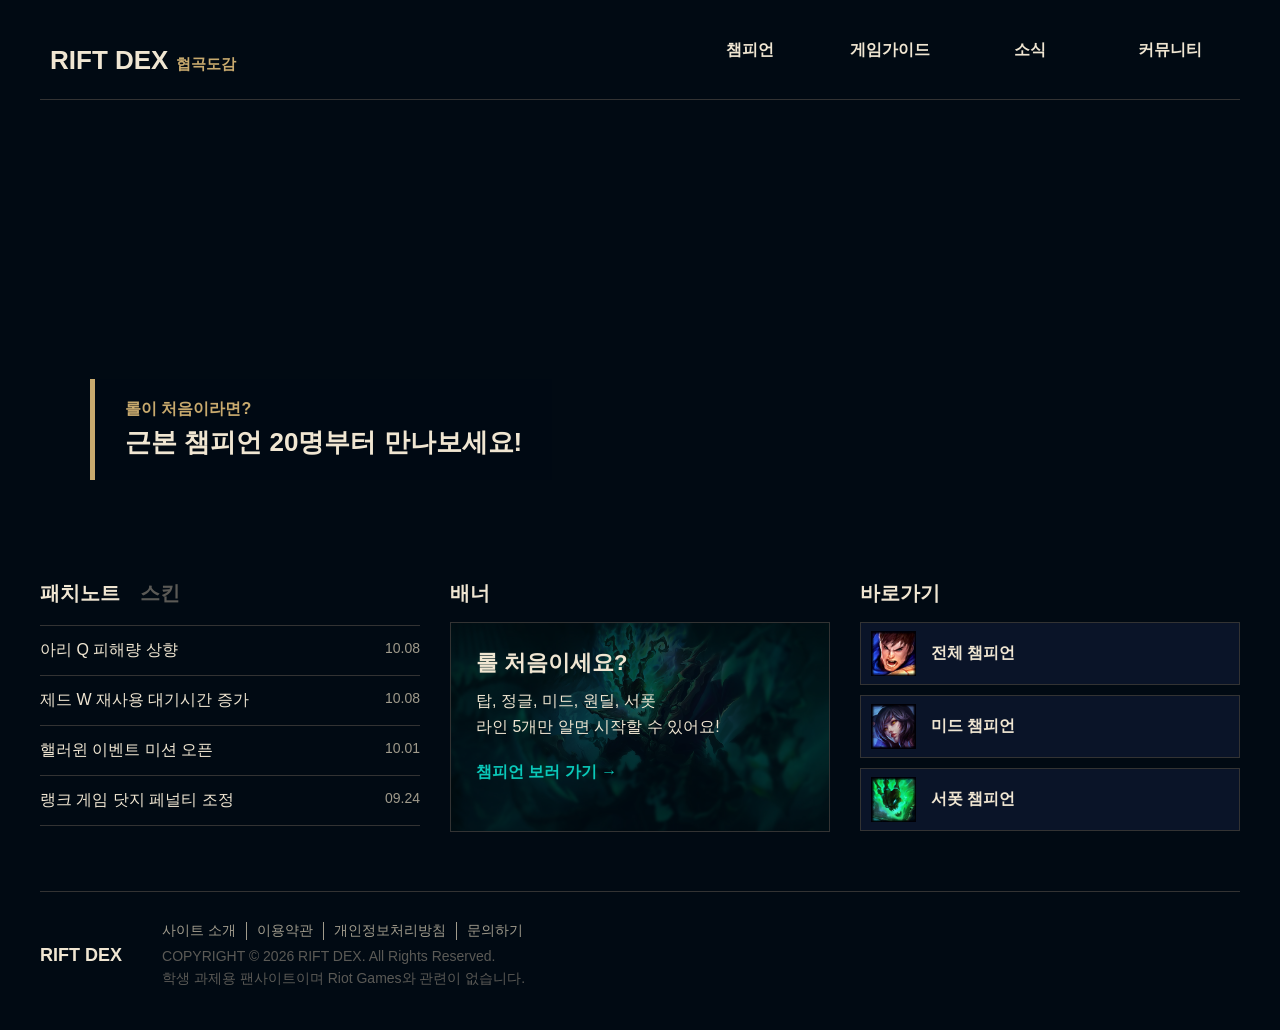
==== easy/index.html @ 4170fc92 "협곡도감 기존버전(original) + 쉬운버전(easy) - original: 기존 협곡도감 RIFT DEX 그대로 복사 - easy: 푸드페스티벌 구조로 다운그레이드, 라인별 " ====
<!DOCTYPE html>
<html lang="ko">
<head>
    <meta charset="UTF-8">
    <meta name="viewport" content="width=device-width, initial-scale=1.0">
    <title>협곡도감</title>
    <link rel="stylesheet" href="css/style.css">
    <script src="js/jquery-1.12.3.js" defer></script>
    <script src="js/script.js" defer></script>
</head>
<body>
    <div class="wrap">
        <div class="inner">
            <header id="header">
                <h1>
                    <a href="index.html">RIFT DEX <span>협곡도감</span></a>
                </h1>
                <nav id="nav">
                    <ul>
                        <li>
                            <a href="champion.html">챔피언</a>
                            <ul class="sub">
                                <li><a href="champion.html#top">탑</a></li>
                                <li><a href="champion.html#jungle">정글</a></li>
                                <li><a href="champion.html#mid">미드</a></li>
                                <li><a href="champion.html#adc">원딜</a></li>
                                <li><a href="champion.html#sup">서폿</a></li>
                            </ul>
                        </li>
                        <li>
                            <a href="#">게임가이드</a>
                            <ul class="sub">
                                <li><a href="#">라인 설명</a></li>
                                <li><a href="#">용어 사전</a></li>
                                <li><a href="#">초보 팁</a></li>
                            </ul>
                        </li>
                        <li>
                            <a href="#">소식</a>
                            <ul class="sub">
                                <li><a href="#">패치노트</a></li>
                                <li><a href="#">스킨</a></li>
                                <li><a href="#">이벤트</a></li>
                            </ul>
                        </li>
                        <li>
                            <a href="#">커뮤니티</a>
                            <ul class="sub">
                                <li><a href="#">공지사항</a></li>
                                <li><a href="#">자유게시판</a></li>
                                <li><a href="#">문의하기</a></li>
                            </ul>
                        </li>
                    </ul>
                </nav>
                <div class="menuBg"></div>
            </header>
            <section id="slide" class="slide">
                <ul>
                    <li class="s1">
                        <a href="champion.html">
                            <h2>
                                <span>롤이 처음이라면?</span> 근본 챔피언 20명부터 만나보세요!
                            </h2>
                        </a>
                    </li>
                    <li class="s2">
                        <a href="champion.html#adc">
                            <h2>
                                <span>원딜이 하고 싶다면?</span> 징크스, 애쉬, 이즈리얼, 케이틀린!
                            </h2>
                        </a>
                    </li>
                    <li class="s3">
                        <a href="champion.html#sup">
                            <h2>
                                <span>팀을 지켜주는 서포터!</span> 레오나, 쓰레쉬, 소나, 블리츠크랭크!
                            </h2>
                        </a>
                    </li>
                </ul>
            </section>
            <div class="contents">
                <article class="tab">
                    <ul class="tabmenu">
                        <li class="on">
                            <h2><a href="#">패치노트</a></h2>
                            <div class="notice tabcon">
                                <ul>
                                    <li>
                                        <a href="#" class="pop"
                                            data-label="밸런스 · 2026.10.08"
                                            data-title="아리 Q 피해량 상향"
                                            data-img="img/splash/ahri.jpg"
                                            data-text="현혹의 구슬(Q)의 기본 피해량이 조금 올라갑니다.<br>미니언을 더 빨리 잡을 수 있게 돼요.">
                                            <p>아리 Q 피해량 상향</p>
                                            <span>10.08</span>
                                        </a>
                                    </li>
                                    <li>
                                        <a href="#" class="pop"
                                            data-label="밸런스 · 2026.10.08"
                                            data-title="제드 W 재사용 대기시간 증가"
                                            data-img="img/splash/zed.jpg"
                                            data-text="살아있는 그림자(W)를 다시 쓰기까지 시간이 늘어납니다.<br>초반 라인전이 조금 약해져요.">
                                            <p>제드 W 재사용 대기시간 증가</p>
                                            <span>10.08</span>
                                        </a>
                                    </li>
                                    <li>
                                        <a href="#" class="pop"
                                            data-label="이벤트 · 2026.10.01"
                                            data-title="핼러윈 이벤트 미션 오픈"
                                            data-img="img/splash/amumu.jpg"
                                            data-text="10월 한 달 동안 미션을 깨면 한정 아이콘을 받을 수 있어요.">
                                            <p>핼러윈 이벤트 미션 오픈</p>
                                            <span>10.01</span>
                                        </a>
                                    </li>
                                    <li>
                                        <a href="#" class="pop"
                                            data-label="시스템 · 2026.09.24"
                                            data-title="랭크 게임 닷지 페널티 조정"
                                            data-img="img/splash/caitlyn.jpg"
                                            data-text="챔피언 선택 중에 나가면 받는 페널티가 바뀝니다.<br>여러 번 나가면 기다리는 시간이 더 길어져요.">
                                            <p>랭크 게임 닷지 페널티 조정</p>
                                            <span>09.24</span>
                                        </a>
                                    </li>
                                </ul>
                            </div>
                        </li>
                        <li>
                            <h2><a href="#">스킨</a></h2>
                            <div class="gall tabcon">
                                <ul>
                                    <li>
                                        <a href="#" class="pop"
                                            data-label="SKIN"
                                            data-title="K/DA 아리"
                                            data-img="img/skin/kda_ahri.jpg"
                                            data-text="무대 위의 구미호. K/DA의 리더 아리입니다.">
                                            <img src="img/skin/kda_ahri.jpg" alt="K/DA 아리">
                                        </a>
                                    </li>
                                    <li>
                                        <a href="#" class="pop"
                                            data-label="SKIN"
                                            data-title="별 수호자 징크스"
                                            data-img="img/skin/star_jinx.jpg"
                                            data-text="말괄량이가 별 수호자가 되면 이렇게 됩니다.">
                                            <img src="img/skin/star_jinx.jpg" alt="별 수호자 징크스">
                                        </a>
                                    </li>
                                    <li>
                                        <a href="#" class="pop"
                                            data-label="SKIN"
                                            data-title="프로젝트: 제드"
                                            data-img="img/skin/project_zed.jpg"
                                            data-text="그림자의 주인, 이번엔 사이버펑크 버전.">
                                            <img src="img/skin/project_zed.jpg" alt="프로젝트: 제드">
                                        </a>
                                    </li>
                                </ul>
                            </div>
                        </li>
                    </ul>
                </article>
                <article class="banner">
                    <h2>배너</h2>
                    <a href="champion.html">
                        <div>
                            <h3>롤 처음이세요?</h3>
                            <p>
                                탑, 정글, 미드, 원딜, 서폿<br>
                                라인 5개만 알면 시작할 수 있어요!
                            </p>
                            <p class="txt">챔피언 보러 가기 →</p>
                        </div>
                    </a>
                </article>
                <article class="go">
                    <h2>바로가기</h2>
                    <ul>
                        <li>
                            <a href="champion.html">
                                <p><img src="img/icon/garen.png" alt="가렌"></p>
                                <span>전체 챔피언</span>
                            </a>
                        </li>
                        <li>
                            <a href="champion.html#mid">
                                <p><img src="img/icon/ahri.png" alt="아리"></p>
                                <span>미드 챔피언</span>
                            </a>
                        </li>
                        <li>
                            <a href="champion.html#sup">
                                <p><img src="img/icon/thresh.png" alt="쓰레쉬"></p>
                                <span>서폿 챔피언</span>
                            </a>
                        </li>
                    </ul>
                </article>
            </div>
            <footer id="footer">
                <p class="flogo">RIFT DEX</p>
                <div>
                    <ul class="fmenu">
                        <li><a href="#">사이트 소개</a></li>
                        <li><a href="#">이용약관</a></li>
                        <li><a href="#">개인정보처리방침</a></li>
                        <li><a href="#">문의하기</a></li>
                    </ul>
                    <p class="fcopy">
                        COPYRIGHT &copy; 2026 RIFT DEX. All Rights Reserved.<br>
                        학생 과제용 팬사이트이며 Riot Games와 관련이 없습니다.
                    </p>
                </div>
            </footer>
        </div>
        <div id="popup" class="popup">
            <div class="popcon">
                <p class="img">
                    <img src="" alt="">
                </p>
                <div class="text">
                    <p class="label"></p>
                    <h2></h2>
                    <p class="desc"></p>
                </div>
                <div class="close">
                    <button>✕</button>
                </div>
            </div>
        </div>
    </div><!--//wrap-->
</body>
</html>
---- easy/css/style.css ----
@charset "utf-8";

/* =========================
   색상 메모 (롤 느낌)
   배경 #010a13 / 패널 #0a1428 / 골드 #c8aa6e
   밝은 글씨 #f0e6d2 / 기본 글씨 #a09b8c
========================= */

/* =========================
   reset
========================= */
* {
    margin: 0;
    padding: 0;
    box-sizing: border-box;
}

li {
    list-style: none;
}

a {
    text-decoration: none;
    color: inherit;
}

img {
    max-width: 100%;
    vertical-align: top;
}

button {
    cursor: pointer;
    border: 0;
    font: inherit;
}

/* =========================
   layout
========================= */
body {
    background: #010a13;
    color: #a09b8c;
    font-family: "Malgun Gothic", sans-serif;
}

.wrap {
    position: relative;
}

.inner {
    width: 1200px;
    margin: auto;
}

/* =========================
   header
========================= */
header {
    position: relative;
    height: 100px;
    padding-top: 40px;
    padding-left: 10px;
    border-bottom: 1px solid #333;
}

header h1 a {
    color: #f0e6d2;
    font-size: 26px;
}

header h1 span {
    color: #c8aa6e;
    font-size: 15px;
}

/* nav */
nav {
    position: absolute;
    top: 30px;
    right: 0;
    z-index: 10;
}

nav > ul {
    display: flex;
}

nav > ul > li > a {
    display: block;
    width: 140px;
    padding: 10px;
    color: #f0e6d2;
    font-weight: bold;
    text-align: center;
}

nav > ul > li:hover > a {
    background: #c8aa6e;
    color: #010a13;
}

/* sub menu */
.sub {
    display: none;
    padding-top: 30px;
}

.sub li a {
    display: block;
    padding: 5px;
    color: #f0e6d2;
    font-size: 14px;
    text-align: center;
}

.sub li a:hover {
    color: #c8aa6e;
}

/* menu background */
.menuBg {
    display: none;
    position: absolute;
    top: 100px;
    left: 0;
    z-index: 5;
    width: 100%;
    height: 170px;
    background: rgba(0, 0, 0, 0.9);
}

/* =========================
   slide
========================= */
.slide {
    height: 400px;
    margin-top: 30px;
    overflow: hidden;
}

.slide ul {
    display: flex;
    width: 3600px;
    height: 400px;
}

.slide ul li {
    position: relative;
    width: 1200px;
    height: 400px;
}

.slide ul li a {
    display: block;
    width: 100%;
    height: 100%;
}

.slide ul li.s1 {
    background: url(../img/s1.jpg) no-repeat center 20% / cover;
}

.slide ul li.s2 {
    background: url(../img/s2.jpg) no-repeat center 30% / cover;
}

.slide ul li.s3 {
    background: url(../img/s3.jpg) no-repeat center 25% / cover;
}

.slide ul li h2 {
    position: absolute;
    left: 50px;
    bottom: 50px;
    padding: 20px 30px;
    background: rgba(1, 10, 19, 0.85);
    border-left: 5px solid #c8aa6e;
    color: #f0e6d2;
    font-size: 26px;
}

.slide ul li h2 span {
    display: block;
    margin-bottom: 5px;
    color: #c8aa6e;
    font-size: 16px;
}

/* =========================
   contents
========================= */
.contents {
    display: flex;
    gap: 30px;
    margin: 50px 0;
}

.contents article {
    width: 380px;
}

.contents h2 {
    color: #f0e6d2;
    font-size: 20px;
}

/* =========================
   tab
========================= */
.tab {
    position: relative;
    height: 260px;
}

.tabmenu {
    display: flex;
    gap: 20px;
}

.tabmenu > li > h2 > a {
    color: #5b5a56;
}

.tabmenu > li.on > h2 > a {
    color: #f0e6d2;
}

.tabcon {
    position: absolute;
    top: 45px;
    left: 0;
    width: 100%;
}

/* notice (패치노트) */
.notice ul {
    border-top: 1px solid #333;
}

.notice ul li {
    border-bottom: 1px solid #333;
}

.notice ul li a {
    display: block;
    position: relative;
    padding: 14px 0;
}

.notice ul li p {
    width: 300px;
    color: #f0e6d2;
    white-space: nowrap;
    overflow: hidden;
    text-overflow: ellipsis;
}

.notice ul li a:hover p {
    color: #c8aa6e;
}

.notice ul li span {
    position: absolute;
    top: 14px;
    right: 0;
    font-size: 14px;
}

/* gallery (스킨) */
.gall {
    display: none;
}

.gall ul {
    display: flex;
    gap: 10px;
}

.gall ul li img {
    width: 120px;
    height: 200px;
    object-fit: cover;
    border: 1px solid #333;
}

.gall ul li a:hover img {
    border-color: #c8aa6e;
}

/* =========================
   banner
========================= */
.banner h2 {
    margin-bottom: 15px;
}

.banner a {
    display: block;
    height: 210px;
    background: url(../img/splash/thresh.jpg) center 30% / cover;
    border: 1px solid #333;
}

.banner a:hover {
    border-color: #c8aa6e;
}

.banner div {
    height: 100%;
    padding: 25px;
    background: rgba(1, 10, 19, 0.7);
}

.banner div h3 {
    margin-bottom: 10px;
    color: #f0e6d2;
    font-size: 22px;
}

.banner p {
    color: #f0e6d2;
    line-height: 1.6;
}

.banner .txt {
    margin-top: 20px;
    color: #0ac8b9;
    font-weight: bold;
}

/* =========================
   go (바로가기)
========================= */
.go h2 {
    margin-bottom: 15px;
}

.go ul li {
    margin-bottom: 10px;
}

.go ul li a {
    display: flex;
    align-items: center;
    gap: 15px;
    height: 63px;
    padding: 0 10px;
    background: #0a1428;
    border: 1px solid #333;
}

.go ul li a:hover {
    border-color: #c8aa6e;
}

.go ul li p {
    width: 45px;
    height: 45px;
}

.go ul li span {
    color: #f0e6d2;
    font-weight: bold;
}

/* =========================
   footer
========================= */
footer {
    display: flex;
    align-items: center;
    gap: 40px;
    padding: 30px 0 40px;
    border-top: 1px solid #333;
    font-size: 14px;
}

.flogo {
    color: #f0e6d2;
    font-size: 18px;
    font-weight: bold;
}

.fmenu {
    display: flex;
    gap: 10px;
    margin-bottom: 5px;
}

.fmenu li {
    padding-right: 10px;
    border-right: 1px solid #a09b8c;
}

.fmenu li:last-child {
    border: none;
}

.fcopy {
    color: #5b5a56;
    line-height: 1.6;
}

/* =========================
   popup
========================= */
.popup {
    display: none;
    position: fixed;
    top: 0;
    left: 0;
    z-index: 100;
    width: 100%;
    height: 100%;
    background: rgba(0, 0, 0, 0.8);
}

.popcon {
    position: absolute;
    top: 50%;
    left: 50%;
    transform: translate(-50%, -50%);
    width: 640px;
    background: #0a1428;
    border: 1px solid #c8aa6e;
}

.popcon .img img {
    width: 100%;
    height: 300px;
    object-fit: cover;
}

.popcon .text {
    padding: 25px 30px 30px;
}

.popcon .label {
    margin-bottom: 5px;
    color: #c8aa6e;
    font-size: 14px;
}

.popcon h2 {
    color: #f0e6d2;
    font-size: 24px;
}

.popcon .desc {
    margin-top: 10px;
    line-height: 1.6;
}

.popcon .close button {
    position: absolute;
    top: 10px;
    right: 10px;
    width: 36px;
    height: 36px;
    background: rgba(0, 0, 0, 0.7);
    border: 1px solid #c8aa6e;
    color: #f0e6d2;
    font-size: 16px;
}

/* =========================
   champion 페이지
========================= */
.title {
    padding: 50px 0 20px;
}

.title h2 {
    margin-bottom: 10px;
    color: #f0e6d2;
    font-size: 32px;
}

/* 라인 버튼 */
.lane {
    display: flex;
    gap: 10px;
}

.lane button {
    padding: 8px 25px;
    background: #0a1428;
    border: 1px solid #333;
    color: #a09b8c;
}

.lane button:hover,
.lane button.on {
    background: #c8aa6e;
    color: #010a13;
    font-weight: bold;
}

/* 챔피언 카드 (한 줄에 4개 = 라인 하나) */
.champ ul {
    display: flex;
    flex-wrap: wrap;
    gap: 20px;
    margin: 30px 0 60px;
}

.champ ul li {
    width: 285px;
}

.champ ul li a {
    display: block;
    padding: 25px 10px;
    background: #0a1428;
    border: 1px solid #333;
    text-align: center;
}

.champ ul li a:hover {
    border-color: #c8aa6e;
}

.champ ul li img {
    width: 90px;
    height: 90px;
    border: 2px solid #c8aa6e;
    border-radius: 50%;
}

.champ ul li strong {
    display: block;
    margin-top: 12px;
    color: #f0e6d2;
    font-size: 20px;
}

.champ ul li em {
    display: block;
    margin-top: 4px;
    font-style: normal;
    font-size: 14px;
}

.champ ul li span {
    display: inline-block;
    margin-top: 10px;
    padding: 2px 10px;
    border: 1px solid #785a28;
    color: #c8aa6e;
    font-size: 13px;
}
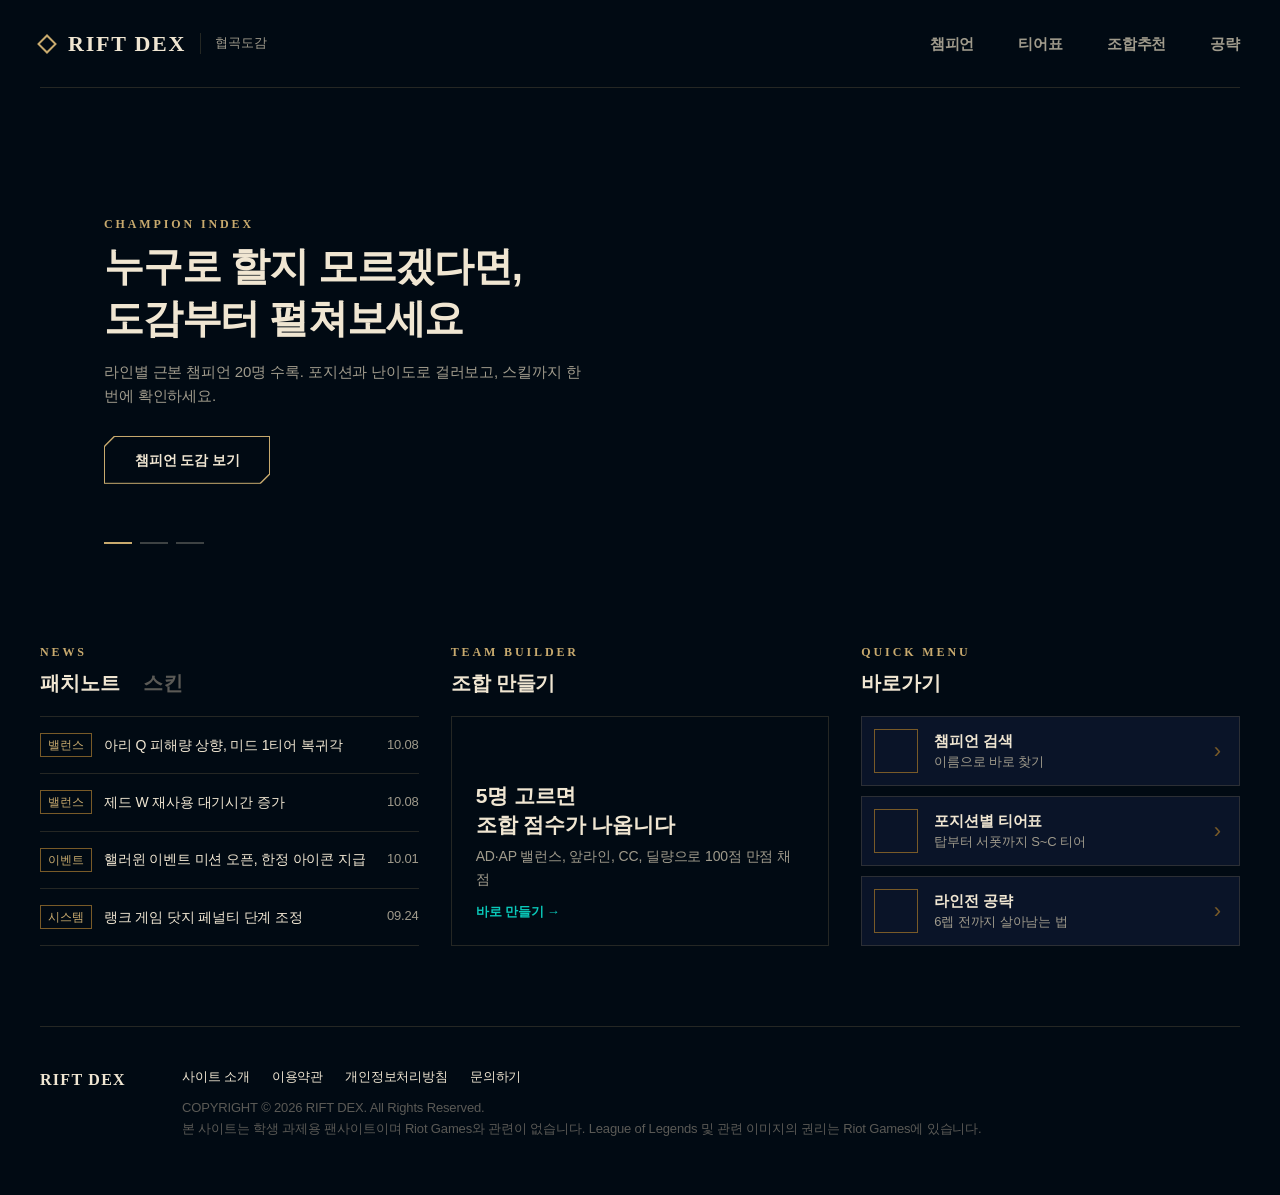
==== commit 65ae144b: "easy: 기존 협곡도감에서 챔피언만 20명으로 줄인 버전으로 교체 - 이전 easy(푸드페스티벌 구조로 새로 만든 버전) 삭제, original 복사본에서 다시 시작 - data" ====
--- a/easy/index.html
+++ b/easy/index.html
@@ -3,85 +3,70 @@
 <head>
     <meta charset="UTF-8">
     <meta name="viewport" content="width=device-width, initial-scale=1.0">
-    <title>협곡도감</title>
+    <title>협곡도감 RIFT DEX</title>
+    <link rel="icon" href="img/favicon.svg">
+    <link rel="stylesheet" href="https://cdn.jsdelivr.net/gh/orioncactus/pretendard@v1.3.9/dist/web/static/pretendard.min.css">
+    <link rel="stylesheet" href="https://fonts.googleapis.com/css2?family=Cinzel:wght@600;700&display=swap">
     <link rel="stylesheet" href="css/style.css">
     <script src="js/jquery-1.12.3.js" defer></script>
-    <script src="js/script.js" defer></script>
+    <script src="js/main.js" defer></script>
 </head>
 <body>
     <div class="wrap">
         <div class="inner">
             <header id="header">
                 <h1>
-                    <a href="index.html">RIFT DEX <span>협곡도감</span></a>
+                    <a href="index.html">
+                        <span class="mark"></span>
+                        <span class="logo">RIFT DEX</span>
+                        <em>협곡도감</em>
+                    </a>
                 </h1>
                 <nav id="nav">
                     <ul>
-                        <li>
-                            <a href="champion.html">챔피언</a>
-                            <ul class="sub">
-                                <li><a href="champion.html#top">탑</a></li>
-                                <li><a href="champion.html#jungle">정글</a></li>
-                                <li><a href="champion.html#mid">미드</a></li>
-                                <li><a href="champion.html#adc">원딜</a></li>
-                                <li><a href="champion.html#sup">서폿</a></li>
-                            </ul>
-                        </li>
-                        <li>
-                            <a href="#">게임가이드</a>
-                            <ul class="sub">
-                                <li><a href="#">라인 설명</a></li>
-                                <li><a href="#">용어 사전</a></li>
-                                <li><a href="#">초보 팁</a></li>
-                            </ul>
-                        </li>
-                        <li>
-                            <a href="#">소식</a>
-                            <ul class="sub">
-                                <li><a href="#">패치노트</a></li>
-                                <li><a href="#">스킨</a></li>
-                                <li><a href="#">이벤트</a></li>
-                            </ul>
-                        </li>
-                        <li>
-                            <a href="#">커뮤니티</a>
-                            <ul class="sub">
-                                <li><a href="#">공지사항</a></li>
-                                <li><a href="#">자유게시판</a></li>
-                                <li><a href="#">문의하기</a></li>
-                            </ul>
-                        </li>
+                        <li><a href="champion.html">챔피언</a></li>
+                        <li><a href="tier.html">티어표</a></li>
+                        <li><a href="team.html">조합추천</a></li>
+                        <li><a href="guide.html">공략</a></li>
                     </ul>
                 </nav>
-                <div class="menuBg"></div>
             </header>
             <section id="slide" class="slide">
                 <ul>
                     <li class="s1">
-                        <a href="champion.html">
-                            <h2>
-                                <span>롤이 처음이라면?</span> 근본 챔피언 20명부터 만나보세요!
-                            </h2>
-                        </a>
+                        <div class="txt">
+                            <p class="label">CHAMPION INDEX</p>
+                            <h2>누구로 할지 모르겠다면,<br>도감부터 펼쳐보세요</h2>
+                            <p class="desc">라인별 근본 챔피언 20명 수록. 포지션과 난이도로 걸러보고, 스킬까지 한 번에 확인하세요.</p>
+                            <a href="champion.html" class="btn"><span>챔피언 도감 보기</span></a>
+                        </div>
                     </li>
                     <li class="s2">
-                        <a href="champion.html#adc">
-                            <h2>
-                                <span>원딜이 하고 싶다면?</span> 징크스, 애쉬, 이즈리얼, 케이틀린!
-                            </h2>
-                        </a>
+                        <div class="txt">
+                            <p class="label">TIER LIST</p>
+                            <h2>지금 협곡에서<br>제일 잘 나가는 챔피언</h2>
+                            <p class="desc">탑부터 서폿까지, 포지션별 S~C 티어를 한눈에.</p>
+                            <a href="tier.html" class="btn"><span>티어표 보기</span></a>
+                        </div>
                     </li>
                     <li class="s3">
-                        <a href="champion.html#sup">
-                            <h2>
-                                <span>팀을 지켜주는 서포터!</span> 레오나, 쓰레쉬, 소나, 블리츠크랭크!
-                            </h2>
-                        </a>
+                        <div class="txt">
+                            <p class="label">TEAM BUILDER</p>
+                            <h2>우리 팀 조합,<br>몇 점짜리일까?</h2>
+                            <p class="desc">포지션마다 한 명씩 고르면 AD·AP 밸런스, 앞라인, CC까지 계산해 드려요.</p>
+                            <a href="team.html" class="btn"><span>조합 만들기</span></a>
+                        </div>
                     </li>
                 </ul>
+                <ol class="pager">
+                    <li class="on"></li>
+                    <li></li>
+                    <li></li>
+                </ol>
             </section>
             <div class="contents">
                 <article class="tab">
+                    <p class="label">NEWS</p>
                     <ul class="tabmenu">
                         <li class="on">
                             <h2><a href="#">패치노트</a></h2>
@@ -90,41 +75,45 @@
                                     <li>
                                         <a href="#" class="pop"
                                             data-label="밸런스 · 2026.10.08"
-                                            data-title="아리 Q 피해량 상향"
-                                            data-img="img/splash/ahri.jpg"
-                                            data-text="현혹의 구슬(Q)의 기본 피해량이 조금 올라갑니다.<br>미니언을 더 빨리 잡을 수 있게 돼요.">
-                                            <p>아리 Q 피해량 상향</p>
-                                            <span>10.08</span>
+                                            data-title="아리 Q 피해량 상향, 미드 1티어 복귀각"
+                                            data-img="https://raw.communitydragon.org/latest/plugins/rcp-be-lol-game-data/global/default/assets/characters/ahri/skins/base/images/ahri_splash_centered_0.jpg"
+                                            data-text="현혹의 구슬(Q)의 기본 피해량이 소폭 올라갑니다.<br>라인 클리어가 빨라지면서 6레벨 전 로밍 타이밍이 한층 여유로워질 전망이에요.">
+                                            <span class="tag">밸런스</span>
+                                            <p>아리 Q 피해량 상향, 미드 1티어 복귀각</p>
+                                            <span class="date">10.08</span>
                                         </a>
                                     </li>
                                     <li>
                                         <a href="#" class="pop"
                                             data-label="밸런스 · 2026.10.08"
                                             data-title="제드 W 재사용 대기시간 증가"
-                                            data-img="img/splash/zed.jpg"
-                                            data-text="살아있는 그림자(W)를 다시 쓰기까지 시간이 늘어납니다.<br>초반 라인전이 조금 약해져요.">
+                                            data-img="https://raw.communitydragon.org/latest/plugins/rcp-be-lol-game-data/global/default/assets/characters/zed/skins/base/images/zed_splash_centered_0.jpg"
+                                            data-text="살아있는 그림자(W)의 재사용 대기시간이 초반 구간에서 늘어납니다.<br>라인전 압박은 줄지만, 후반 한타 영향력은 그대로예요.">
+                                            <span class="tag">밸런스</span>
                                             <p>제드 W 재사용 대기시간 증가</p>
-                                            <span>10.08</span>
+                                            <span class="date">10.08</span>
                                         </a>
                                     </li>
                                     <li>
                                         <a href="#" class="pop"
                                             data-label="이벤트 · 2026.10.01"
                                             data-title="핼러윈 이벤트 미션 오픈"
-                                            data-img="img/splash/amumu.jpg"
-                                            data-text="10월 한 달 동안 미션을 깨면 한정 아이콘을 받을 수 있어요.">
-                                            <p>핼러윈 이벤트 미션 오픈</p>
-                                            <span>10.01</span>
+                                            data-img="https://raw.communitydragon.org/latest/plugins/rcp-be-lol-game-data/global/default/assets/characters/elise/skins/skin06/images/elise_splash_centered_6.jpg"
+                                            data-text="10월 한 달간 미션을 깨면 한정 아이콘과 이벤트 토큰을 받을 수 있어요.<br>이번 이벤트 대표 스킨은 마녀 엘리스!">
+                                            <span class="tag">이벤트</span>
+                                            <p>핼러윈 이벤트 미션 오픈, 한정 아이콘 지급</p>
+                                            <span class="date">10.01</span>
                                         </a>
                                     </li>
                                     <li>
                                         <a href="#" class="pop"
                                             data-label="시스템 · 2026.09.24"
-                                            data-title="랭크 게임 닷지 페널티 조정"
-                                            data-img="img/splash/caitlyn.jpg"
-                                            data-text="챔피언 선택 중에 나가면 받는 페널티가 바뀝니다.<br>여러 번 나가면 기다리는 시간이 더 길어져요.">
-                                            <p>랭크 게임 닷지 페널티 조정</p>
-                                            <span>09.24</span>
+                                            data-title="랭크 게임 닷지 페널티 단계 조정"
+                                            data-img="https://raw.communitydragon.org/latest/plugins/rcp-be-lol-game-data/global/default/assets/characters/caitlyn/skins/base/images/caitlyn_splash_centered_0.jpg"
+                                            data-text="챔피언 선택 단계에서 나갈 때 받는 LP 페널티와 대기 시간이 단계별로 조정됩니다.<br>짧은 시간에 여러 번 닷지하면 대기 시간이 더 길어져요.">
+                                            <span class="tag">시스템</span>
+                                            <p>랭크 게임 닷지 페널티 단계 조정</p>
+                                            <span class="date">09.24</span>
                                         </a>
                                     </li>
                                 </ul>
@@ -138,27 +127,30 @@
                                         <a href="#" class="pop"
                                             data-label="SKIN"
                                             data-title="K/DA 아리"
-                                            data-img="img/skin/kda_ahri.jpg"
+                                            data-img="https://raw.communitydragon.org/latest/plugins/rcp-be-lol-game-data/global/default/assets/characters/ahri/skins/skin15/images/ahri_splash_centered_15.jpg"
                                             data-text="무대 위의 구미호. K/DA의 리더 아리입니다.">
-                                            <img src="img/skin/kda_ahri.jpg" alt="K/DA 아리">
+                                            <img src="https://raw.communitydragon.org/latest/plugins/rcp-be-lol-game-data/global/default/assets/characters/ahri/skins/skin15/images/ahri_splash_tile_15.jpg" alt="K/DA 아리">
+                                            <span>K/DA 아리</span>
                                         </a>
                                     </li>
                                     <li>
                                         <a href="#" class="pop"
                                             data-label="SKIN"
                                             data-title="별 수호자 징크스"
-                                            data-img="img/skin/star_jinx.jpg"
+                                            data-img="https://raw.communitydragon.org/latest/plugins/rcp-be-lol-game-data/global/default/assets/characters/jinx/skins/skin04/images/jinx_splash_centered_4.jpg"
                                             data-text="말괄량이가 별 수호자가 되면 이렇게 됩니다.">
-                                            <img src="img/skin/star_jinx.jpg" alt="별 수호자 징크스">
+                                            <img src="https://raw.communitydragon.org/latest/plugins/rcp-be-lol-game-data/global/default/assets/characters/jinx/skins/skin04/images/jinx_splash_tile_4.jpg" alt="별 수호자 징크스">
+                                            <span>별 수호자 징크스</span>
                                         </a>
                                     </li>
                                     <li>
                                         <a href="#" class="pop"
                                             data-label="SKIN"
                                             data-title="프로젝트: 제드"
-                                            data-img="img/skin/project_zed.jpg"
+                                            data-img="https://raw.communitydragon.org/latest/plugins/rcp-be-lol-game-data/global/default/assets/characters/zed/skins/skin03/images/zed_splash_centered_3.jpg"
                                             data-text="그림자의 주인, 이번엔 사이버펑크 버전.">
-                                            <img src="img/skin/project_zed.jpg" alt="프로젝트: 제드">
+                                            <img src="https://raw.communitydragon.org/latest/plugins/rcp-be-lol-game-data/global/default/assets/characters/zed/skins/skin03/images/zed_splash_tile_3.jpg" alt="프로젝트: 제드">
+                                            <span>프로젝트: 제드</span>
                                         </a>
                                     </li>
                                 </ul>
@@ -167,37 +159,45 @@
                     </ul>
                 </article>
                 <article class="banner">
-                    <h2>배너</h2>
-                    <a href="champion.html">
-                        <div>
-                            <h3>롤 처음이세요?</h3>
-                            <p>
-                                탑, 정글, 미드, 원딜, 서폿<br>
-                                라인 5개만 알면 시작할 수 있어요!
-                            </p>
-                            <p class="txt">챔피언 보러 가기 →</p>
+                    <p class="label">TEAM BUILDER</p>
+                    <h2>조합 만들기</h2>
+                    <a href="team.html">
+                        <div class="txt">
+                            <h3>5명 고르면<br>조합 점수가 나옵니다</h3>
+                            <p>AD·AP 밸런스, 앞라인, CC, 딜량으로 100점 만점 채점</p>
+                            <p class="more">바로 만들기 →</p>
                         </div>
                     </a>
                 </article>
                 <article class="go">
+                    <p class="label">QUICK MENU</p>
                     <h2>바로가기</h2>
                     <ul>
                         <li>
                             <a href="champion.html">
-                                <p><img src="img/icon/garen.png" alt="가렌"></p>
-                                <span>전체 챔피언</span>
+                                <p><img src="https://raw.communitydragon.org/latest/plugins/rcp-be-lol-game-data/global/default/v1/champion-icons/103.png" alt=""></p>
+                                <div>
+                                    <strong>챔피언 검색</strong>
+                                    <span>이름으로 바로 찾기</span>
+                                </div>
                             </a>
                         </li>
                         <li>
-                            <a href="champion.html#mid">
-                                <p><img src="img/icon/ahri.png" alt="아리"></p>
-                                <span>미드 챔피언</span>
+                            <a href="tier.html">
+                                <p><img src="https://raw.communitydragon.org/latest/plugins/rcp-be-lol-game-data/global/default/v1/champion-icons/222.png" alt=""></p>
+                                <div>
+                                    <strong>포지션별 티어표</strong>
+                                    <span>탑부터 서폿까지 S~C 티어</span>
+                                </div>
                             </a>
                         </li>
                         <li>
-                            <a href="champion.html#sup">
-                                <p><img src="img/icon/thresh.png" alt="쓰레쉬"></p>
-                                <span>서폿 챔피언</span>
+                            <a href="guide.html">
+                                <p><img src="https://raw.communitydragon.org/latest/plugins/rcp-be-lol-game-data/global/default/v1/champion-icons/64.png" alt=""></p>
+                                <div>
+                                    <strong>라인전 공략</strong>
+                                    <span>6렙 전까지 살아남는 법</span>
+                                </div>
                             </a>
                         </li>
                     </ul>
@@ -212,10 +212,8 @@
                         <li><a href="#">개인정보처리방침</a></li>
                         <li><a href="#">문의하기</a></li>
                     </ul>
-                    <p class="fcopy">
-                        COPYRIGHT &copy; 2026 RIFT DEX. All Rights Reserved.<br>
-                        학생 과제용 팬사이트이며 Riot Games와 관련이 없습니다.
-                    </p>
+                    <p class="fcopy">COPYRIGHT &copy; 2026 RIFT DEX. All Rights Reserved.</p>
+                    <p class="riot">본 사이트는 학생 과제용 팬사이트이며 Riot Games와 관련이 없습니다. League of Legends 및 관련 이미지의 권리는 Riot Games에 있습니다.</p>
                 </div>
             </footer>
         </div>
--- a/easy/css/style.css
+++ b/easy/css/style.css
@@ -1,10 +1,18 @@
 @charset "utf-8";
 
 /* =========================
-   색상 메모 (롤 느낌)
-   배경 #010a13 / 패널 #0a1428 / 골드 #c8aa6e
-   밝은 글씨 #f0e6d2 / 기본 글씨 #a09b8c
-========================= */
+   색상 변수 (롤 클라이언트 톤)
+========================= */
+:root {
+    --bg: #010a13;          /* 배경 딥네이비 */
+    --panel: #0a1428;       /* 패널 */
+    --line: rgba(200, 170, 110, 0.18);  /* 연한 골드 구분선 */
+    --gold-d: #785a28;      /* 테두리 골드 */
+    --gold: #c8aa6e;        /* 포인트 골드 */
+    --gold-l: #f0e6d2;      /* 밝은 글씨 */
+    --text: #a09b8c;        /* 기본 글씨 */
+    --teal: #0ac8b9;        /* 강조 청록 (아껴 쓰기) */
+}
 
 /* =========================
    reset
@@ -39,9 +47,12 @@
    layout
 ========================= */
 body {
-    background: #010a13;
-    color: #a09b8c;
-    font-family: "Malgun Gothic", sans-serif;
+    background: var(--bg);
+    color: var(--text);
+    font-family: "Pretendard", sans-serif;
+    font-size: 15px;
+    line-height: 1.6;
+    letter-spacing: -0.01em;
 }
 
 .wrap {
@@ -53,156 +64,233 @@
     margin: auto;
 }
 
+/* 영문 작은 라벨 (CHAMPIONS 같은 것) */
+.label {
+    font-family: "Cinzel", serif;
+    font-size: 12px;
+    font-weight: 700;
+    line-height: 16px;
+    letter-spacing: 0.24em;
+    color: var(--gold);
+    margin-bottom: 8px;
+}
+
+/* 모서리를 비스듬히 자른 버튼: 바깥(a)이 골드 테두리, 안쪽(span)이 배경 */
+.btn {
+    display: inline-block;
+    padding: 1px;
+    background: var(--gold);
+    clip-path: polygon(10px 0, 100% 0, 100% calc(100% - 10px), calc(100% - 10px) 100%, 0 100%, 0 10px);
+}
+
+.btn span {
+    display: block;
+    padding: 12px 30px;
+    background: var(--bg);
+    color: var(--gold-l);
+    font-size: 14px;
+    font-weight: 600;
+    clip-path: polygon(10px 0, 100% 0, 100% calc(100% - 10px), calc(100% - 10px) 100%, 0 100%, 0 10px);
+    transition: background 0.2s;
+}
+
+.btn:hover span {
+    background: #1e2328;
+}
+
 /* =========================
    header
 ========================= */
-header {
+#header {
+    display: flex;
+    justify-content: space-between;
+    align-items: center;
+    height: 88px;
+    border-bottom: 1px solid var(--line);
+}
+
+#header h1 a {
+    display: flex;
+    align-items: center;
+    gap: 14px;
+}
+
+#header h1 .mark {
+    width: 14px;
+    height: 14px;
+    border: 2px solid var(--gold);
+    transform: rotate(45deg);
+}
+
+#header h1 .logo {
+    font-family: "Cinzel", serif;
+    font-size: 22px;
+    font-weight: 700;
+    letter-spacing: 0.08em;
+    color: var(--gold-l);
+}
+
+#header h1 em {
+    padding-left: 14px;
+    border-left: 1px solid var(--line);
+    font-style: normal;
+    font-size: 13px;
+    font-weight: 500;
+    color: var(--text);
+}
+
+/* nav (1단 메뉴 4개) */
+#nav ul {
+    display: flex;
+    gap: 44px;
+}
+
+#nav a {
     position: relative;
-    height: 100px;
-    padding-top: 40px;
-    padding-left: 10px;
-    border-bottom: 1px solid #333;
-}
-
-header h1 a {
-    color: #f0e6d2;
-    font-size: 26px;
-}
-
-header h1 span {
-    color: #c8aa6e;
+    display: block;
+    line-height: 87px;
     font-size: 15px;
-}
-
-/* nav */
-nav {
-    position: absolute;
-    top: 30px;
+    font-weight: 600;
+    color: var(--text);
+    transition: color 0.2s;
+}
+
+#nav a::after {
+    content: "";
+    position: absolute;
+    left: 0;
     right: 0;
-    z-index: 10;
-}
-
-nav > ul {
-    display: flex;
-}
-
-nav > ul > li > a {
-    display: block;
-    width: 140px;
-    padding: 10px;
-    color: #f0e6d2;
-    font-weight: bold;
-    text-align: center;
-}
-
-nav > ul > li:hover > a {
-    background: #c8aa6e;
-    color: #010a13;
-}
-
-/* sub menu */
-.sub {
-    display: none;
-    padding-top: 30px;
-}
-
-.sub li a {
-    display: block;
-    padding: 5px;
-    color: #f0e6d2;
-    font-size: 14px;
-    text-align: center;
-}
-
-.sub li a:hover {
-    color: #c8aa6e;
-}
-
-/* menu background */
-.menuBg {
-    display: none;
-    position: absolute;
-    top: 100px;
-    left: 0;
-    z-index: 5;
-    width: 100%;
-    height: 170px;
-    background: rgba(0, 0, 0, 0.9);
+    bottom: -1px;
+    height: 2px;
+    background: var(--gold);
+    transform: scaleX(0);
+    transition: transform 0.25s;
+}
+
+#nav a:hover,
+#nav a.on {
+    color: var(--gold-l);
+}
+
+#nav a:hover::after,
+#nav a.on::after {
+    transform: scaleX(1);
 }
 
 /* =========================
    slide
 ========================= */
 .slide {
-    height: 400px;
-    margin-top: 30px;
+    position: relative;
+    height: 460px;
+    margin-top: 32px;
     overflow: hidden;
 }
 
 .slide ul {
     display: flex;
     width: 3600px;
-    height: 400px;
+    height: 100%;
 }
 
 .slide ul li {
     position: relative;
     width: 1200px;
-    height: 400px;
-}
-
-.slide ul li a {
-    display: block;
-    width: 100%;
     height: 100%;
+    background-repeat: no-repeat;
+    background-size: cover;
+}
+
+/* 글씨가 잘 읽히도록 왼쪽과 아래를 어둡게 */
+.slide ul li::before {
+    content: "";
+    position: absolute;
+    inset: 0;
+    background:
+        linear-gradient(90deg, rgba(1, 10, 19, 0.95) 0%, rgba(1, 10, 19, 0.7) 35%, rgba(1, 10, 19, 0) 65%),
+        linear-gradient(0deg, rgba(1, 10, 19, 0.8) 0%, rgba(1, 10, 19, 0) 30%);
 }
 
 .slide ul li.s1 {
-    background: url(../img/s1.jpg) no-repeat center 20% / cover;
+    background-image: url(https://raw.communitydragon.org/latest/plugins/rcp-be-lol-game-data/global/default/assets/characters/ahri/skins/base/images/ahri_splash_uncentered_0.jpg);
+    background-position: center 20%;
 }
 
 .slide ul li.s2 {
-    background: url(../img/s2.jpg) no-repeat center 30% / cover;
+    background-image: url(https://raw.communitydragon.org/latest/plugins/rcp-be-lol-game-data/global/default/assets/characters/jinx/skins/base/images/jinx_splash_uncentered_0.jpg);
+    background-position: center 30%;
 }
 
 .slide ul li.s3 {
-    background: url(../img/s3.jpg) no-repeat center 25% / cover;
-}
-
-.slide ul li h2 {
-    position: absolute;
-    left: 50px;
-    bottom: 50px;
-    padding: 20px 30px;
-    background: rgba(1, 10, 19, 0.85);
-    border-left: 5px solid #c8aa6e;
-    color: #f0e6d2;
-    font-size: 26px;
-}
-
-.slide ul li h2 span {
-    display: block;
-    margin-bottom: 5px;
-    color: #c8aa6e;
-    font-size: 16px;
-}
-
-/* =========================
-   contents
+    background-image: url(https://raw.communitydragon.org/latest/plugins/rcp-be-lol-game-data/global/default/assets/characters/leona/skins/base/images/leona_splash_uncentered_0.jpg);
+    background-position: center 25%;
+}
+
+.slide .txt {
+    position: absolute;
+    top: 50%;
+    left: 64px;
+    z-index: 1;
+    width: 480px;
+    transform: translateY(-50%);
+}
+
+.slide h2 {
+    font-size: 40px;
+    font-weight: 800;
+    line-height: 1.3;
+    letter-spacing: -0.03em;
+    color: var(--gold-l);
+}
+
+.slide .desc {
+    margin-top: 16px;
+    font-size: 15px;
+}
+
+.slide .btn {
+    margin-top: 28px;
+}
+
+/* 슬라이드 위치 표시 막대 */
+.pager {
+    position: absolute;
+    left: 64px;
+    bottom: 36px;
+    z-index: 1;
+    display: flex;
+    gap: 8px;
+}
+
+.pager li {
+    width: 28px;
+    height: 2px;
+    background: rgba(240, 230, 210, 0.25);
+    transition: background 0.3s;
+}
+
+.pager li.on {
+    background: var(--gold);
+}
+
+/* =========================
+   contents (탭 / 배너 / 바로가기)
 ========================= */
 .contents {
     display: flex;
-    gap: 30px;
-    margin: 50px 0;
+    gap: 32px;
+    margin: 64px 0 80px;
 }
 
 .contents article {
-    width: 380px;
+    flex: 1;
 }
 
 .contents h2 {
-    color: #f0e6d2;
     font-size: 20px;
+    font-weight: 700;
+    line-height: 30px;
+    color: var(--gold-l);
 }
 
 /* =========================
@@ -210,220 +298,286 @@
 ========================= */
 .tab {
     position: relative;
-    height: 260px;
+    height: 302px;
 }
 
 .tabmenu {
     display: flex;
-    gap: 20px;
+    gap: 24px;
 }
 
 .tabmenu > li > h2 > a {
     color: #5b5a56;
+    transition: color 0.2s;
+}
+
+.tabmenu > li > h2 > a:hover {
+    color: var(--text);
 }
 
 .tabmenu > li.on > h2 > a {
-    color: #f0e6d2;
+    color: var(--gold-l);
 }
 
 .tabcon {
     position: absolute;
-    top: 45px;
+    top: 72px;
     left: 0;
     width: 100%;
 }
 
-/* notice (패치노트) */
+/* 패치노트 */
 .notice ul {
-    border-top: 1px solid #333;
+    border-top: 1px solid var(--line);
 }
 
 .notice ul li {
-    border-bottom: 1px solid #333;
+    border-bottom: 1px solid var(--line);
 }
 
 .notice ul li a {
-    display: block;
-    position: relative;
-    padding: 14px 0;
-}
-
-.notice ul li p {
-    width: 300px;
-    color: #f0e6d2;
+    display: flex;
+    align-items: center;
+    gap: 12px;
+    height: 56.25px;
+}
+
+.notice .tag {
+    flex: none;
+    width: 52px;
+    border: 1px solid var(--gold-d);
+    font-size: 12px;
+    line-height: 22px;
+    text-align: center;
+    color: var(--gold);
+}
+
+.notice p {
+    flex: 1;
+    font-size: 14px;
+    color: var(--gold-l);
     white-space: nowrap;
     overflow: hidden;
     text-overflow: ellipsis;
+    transition: color 0.2s;
+}
+
+.notice .date {
+    font-size: 13px;
 }
 
 .notice ul li a:hover p {
-    color: #c8aa6e;
-}
-
-.notice ul li span {
-    position: absolute;
-    top: 14px;
-    right: 0;
-    font-size: 14px;
-}
-
-/* gallery (스킨) */
+    color: var(--gold);
+}
+
+/* 스킨 갤러리 */
 .gall {
     display: none;
 }
 
 .gall ul {
     display: flex;
-    gap: 10px;
+    gap: 8px;
+}
+
+.gall ul li {
+    flex: 1;
+}
+
+.gall ul li a {
+    display: block;
+    border: 1px solid var(--line);
+    transition: border-color 0.2s;
 }
 
 .gall ul li img {
-    width: 120px;
-    height: 200px;
+    width: 100%;
+    height: 196px;
     object-fit: cover;
-    border: 1px solid #333;
-}
-
-.gall ul li a:hover img {
-    border-color: #c8aa6e;
+}
+
+.gall ul li span {
+    display: block;
+    padding: 6px 10px;
+    font-size: 12px;
+    color: var(--gold-l);
+    white-space: nowrap;
+    overflow: hidden;
+    text-overflow: ellipsis;
+}
+
+.gall ul li a:hover {
+    border-color: var(--gold);
 }
 
 /* =========================
    banner
 ========================= */
-.banner h2 {
-    margin-bottom: 15px;
-}
-
-.banner a {
+.banner > a {
+    position: relative;
     display: block;
-    height: 210px;
-    background: url(../img/splash/thresh.jpg) center 30% / cover;
-    border: 1px solid #333;
-}
-
-.banner a:hover {
-    border-color: #c8aa6e;
-}
-
-.banner div {
-    height: 100%;
-    padding: 25px;
-    background: rgba(1, 10, 19, 0.7);
-}
-
-.banner div h3 {
+    height: 230px;
+    margin-top: 18px;
+    border: 1px solid var(--line);
+    background: url(https://raw.communitydragon.org/latest/plugins/rcp-be-lol-game-data/global/default/assets/characters/thresh/skins/base/images/thresh_splash_centered_0.jpg) center 30% / cover;
+    transition: border-color 0.2s;
+}
+
+.banner > a::before {
+    content: "";
+    position: absolute;
+    inset: 0;
+    background: linear-gradient(0deg, rgba(1, 10, 19, 0.95) 20%, rgba(1, 10, 19, 0.2) 100%);
+}
+
+.banner > a:hover {
+    border-color: var(--gold);
+}
+
+.banner .txt {
+    position: absolute;
+    left: 24px;
+    right: 24px;
+    bottom: 22px;
+}
+
+.banner h3 {
+    font-size: 21px;
+    font-weight: 700;
+    line-height: 1.4;
+    color: var(--gold-l);
+}
+
+.banner .txt p {
+    margin-top: 6px;
+    font-size: 14px;
+}
+
+.banner .txt .more {
+    margin-top: 12px;
+    font-size: 13px;
+    font-weight: 600;
+    color: var(--teal);
+}
+
+/* =========================
+   go (바로가기)
+========================= */
+.go ul {
+    margin-top: 18px;
+}
+
+.go ul li + li {
+    margin-top: 10px;
+}
+
+.go ul li a {
+    position: relative;
+    display: flex;
+    align-items: center;
+    gap: 16px;
+    height: 70px;
+    padding: 0 12px;
+    border: 1px solid var(--line);
+    background: var(--panel);
+    transition: border-color 0.2s;
+}
+
+.go ul li a::after {
+    content: "›";
+    position: absolute;
+    right: 18px;
+    font-size: 22px;
+    color: var(--gold-d);
+    transition: color 0.2s;
+}
+
+.go ul li p {
+    flex: none;
+    width: 44px;
+    height: 44px;
+    border: 1px solid var(--gold-d);
+}
+
+.go ul li strong {
+    display: block;
+    font-size: 15px;
+    line-height: 22px;
+    color: var(--gold-l);
+}
+
+.go ul li span {
+    display: block;
+    font-size: 13px;
+    line-height: 20px;
+}
+
+.go ul li a:hover {
+    border-color: var(--gold);
+}
+
+.go ul li a:hover::after {
+    color: var(--gold);
+}
+
+/* =========================
+   footer
+========================= */
+#footer {
+    display: flex;
+    gap: 56px;
+    padding: 40px 0 56px;
+    border-top: 1px solid var(--line);
+    font-size: 13px;
+}
+
+#footer .flogo {
+    font-family: "Cinzel", serif;
+    font-size: 16px;
+    font-weight: 700;
+    letter-spacing: 0.08em;
+    color: var(--gold-l);
+}
+
+.fmenu {
+    display: flex;
+    gap: 22px;
     margin-bottom: 10px;
-    color: #f0e6d2;
-    font-size: 22px;
-}
-
-.banner p {
-    color: #f0e6d2;
-    line-height: 1.6;
-}
-
-.banner .txt {
-    margin-top: 20px;
-    color: #0ac8b9;
-    font-weight: bold;
-}
-
-/* =========================
-   go (바로가기)
-========================= */
-.go h2 {
-    margin-bottom: 15px;
-}
-
-.go ul li {
-    margin-bottom: 10px;
-}
-
-.go ul li a {
-    display: flex;
-    align-items: center;
-    gap: 15px;
-    height: 63px;
-    padding: 0 10px;
-    background: #0a1428;
-    border: 1px solid #333;
-}
-
-.go ul li a:hover {
-    border-color: #c8aa6e;
-}
-
-.go ul li p {
-    width: 45px;
-    height: 45px;
-}
-
-.go ul li span {
-    color: #f0e6d2;
-    font-weight: bold;
-}
-
-/* =========================
-   footer
-========================= */
-footer {
-    display: flex;
-    align-items: center;
-    gap: 40px;
-    padding: 30px 0 40px;
-    border-top: 1px solid #333;
-    font-size: 14px;
-}
-
-.flogo {
-    color: #f0e6d2;
-    font-size: 18px;
-    font-weight: bold;
-}
-
-.fmenu {
-    display: flex;
-    gap: 10px;
-    margin-bottom: 5px;
-}
-
-.fmenu li {
-    padding-right: 10px;
-    border-right: 1px solid #a09b8c;
-}
-
-.fmenu li:last-child {
-    border: none;
-}
-
-.fcopy {
+}
+
+.fmenu a {
+    color: var(--gold-l);
+    transition: color 0.2s;
+}
+
+.fmenu a:hover {
+    color: var(--gold);
+}
+
+.fcopy,
+.riot {
     color: #5b5a56;
-    line-height: 1.6;
-}
-
-/* =========================
-   popup
+}
+
+/* =========================
+   popup (공통)
 ========================= */
 .popup {
     display: none;
     position: fixed;
-    top: 0;
-    left: 0;
+    inset: 0;
     z-index: 100;
-    width: 100%;
-    height: 100%;
-    background: rgba(0, 0, 0, 0.8);
+    background: rgba(1, 10, 19, 0.85);
 }
 
 .popcon {
     position: absolute;
     top: 50%;
     left: 50%;
+    width: 640px;
+    border: 1px solid var(--gold-d);
+    background: var(--panel);
     transform: translate(-50%, -50%);
-    width: 640px;
-    background: #0a1428;
-    border: 1px solid #c8aa6e;
 }
 
 .popcon .img img {
@@ -433,120 +587,34 @@
 }
 
 .popcon .text {
-    padding: 25px 30px 30px;
-}
-
-.popcon .label {
-    margin-bottom: 5px;
-    color: #c8aa6e;
-    font-size: 14px;
-}
-
-.popcon h2 {
-    color: #f0e6d2;
+    padding: 28px 32px 32px;
+}
+
+.popcon .text h2 {
     font-size: 24px;
+    font-weight: 700;
+    line-height: 1.35;
+    color: var(--gold-l);
 }
 
 .popcon .desc {
-    margin-top: 10px;
-    line-height: 1.6;
+    margin-top: 12px;
 }
 
 .popcon .close button {
     position: absolute;
-    top: 10px;
-    right: 10px;
+    top: 14px;
+    right: 14px;
+    z-index: 1;
     width: 36px;
     height: 36px;
-    background: rgba(0, 0, 0, 0.7);
-    border: 1px solid #c8aa6e;
-    color: #f0e6d2;
+    border: 1px solid var(--gold-d);
+    background: rgba(1, 10, 19, 0.8);
+    color: var(--gold-l);
     font-size: 16px;
-}
-
-/* =========================
-   champion 페이지
-========================= */
-.title {
-    padding: 50px 0 20px;
-}
-
-.title h2 {
-    margin-bottom: 10px;
-    color: #f0e6d2;
-    font-size: 32px;
-}
-
-/* 라인 버튼 */
-.lane {
-    display: flex;
-    gap: 10px;
-}
-
-.lane button {
-    padding: 8px 25px;
-    background: #0a1428;
-    border: 1px solid #333;
-    color: #a09b8c;
-}
-
-.lane button:hover,
-.lane button.on {
-    background: #c8aa6e;
-    color: #010a13;
-    font-weight: bold;
-}
-
-/* 챔피언 카드 (한 줄에 4개 = 라인 하나) */
-.champ ul {
-    display: flex;
-    flex-wrap: wrap;
-    gap: 20px;
-    margin: 30px 0 60px;
-}
-
-.champ ul li {
-    width: 285px;
-}
-
-.champ ul li a {
-    display: block;
-    padding: 25px 10px;
-    background: #0a1428;
-    border: 1px solid #333;
-    text-align: center;
-}
-
-.champ ul li a:hover {
-    border-color: #c8aa6e;
-}
-
-.champ ul li img {
-    width: 90px;
-    height: 90px;
-    border: 2px solid #c8aa6e;
-    border-radius: 50%;
-}
-
-.champ ul li strong {
-    display: block;
-    margin-top: 12px;
-    color: #f0e6d2;
-    font-size: 20px;
-}
-
-.champ ul li em {
-    display: block;
-    margin-top: 4px;
-    font-style: normal;
-    font-size: 14px;
-}
-
-.champ ul li span {
-    display: inline-block;
-    margin-top: 10px;
-    padding: 2px 10px;
-    border: 1px solid #785a28;
-    color: #c8aa6e;
-    font-size: 13px;
-}
+    transition: border-color 0.2s;
+}
+
+.popcon .close button:hover {
+    border-color: var(--gold);
+}
